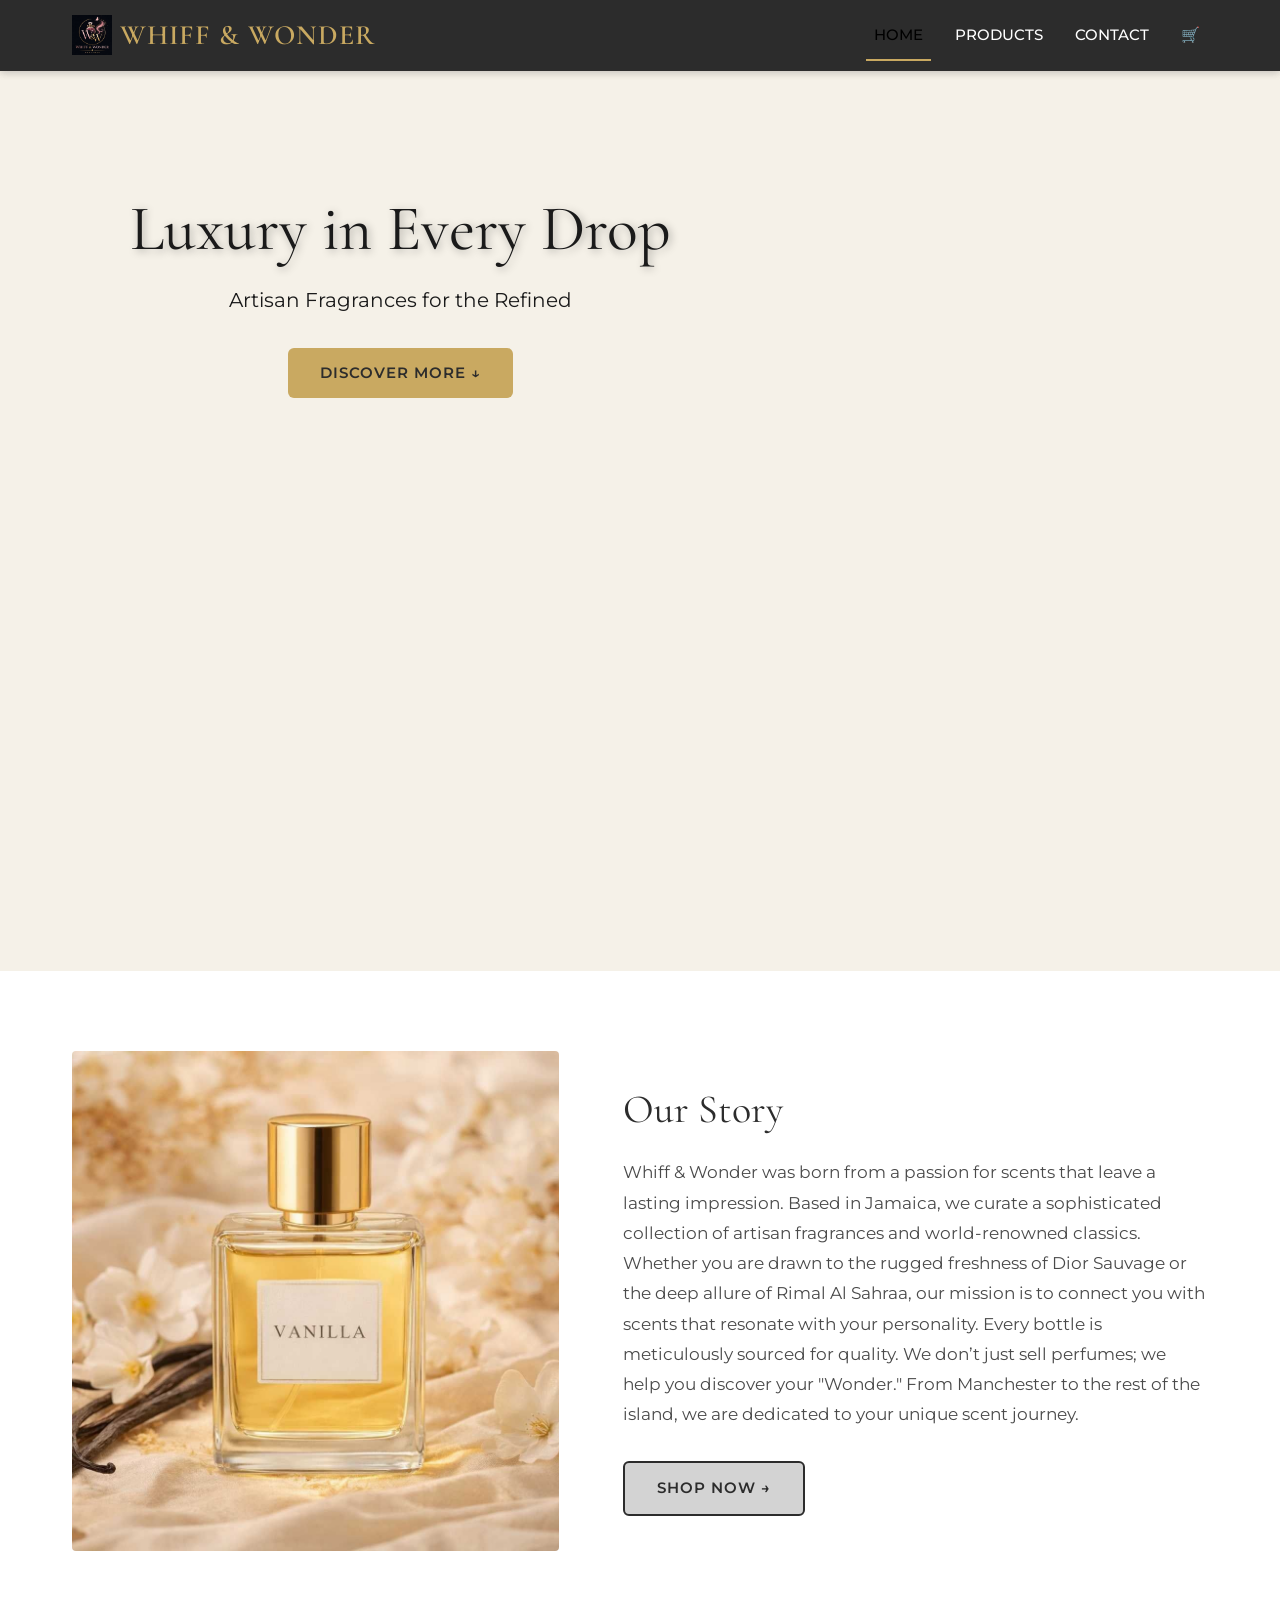
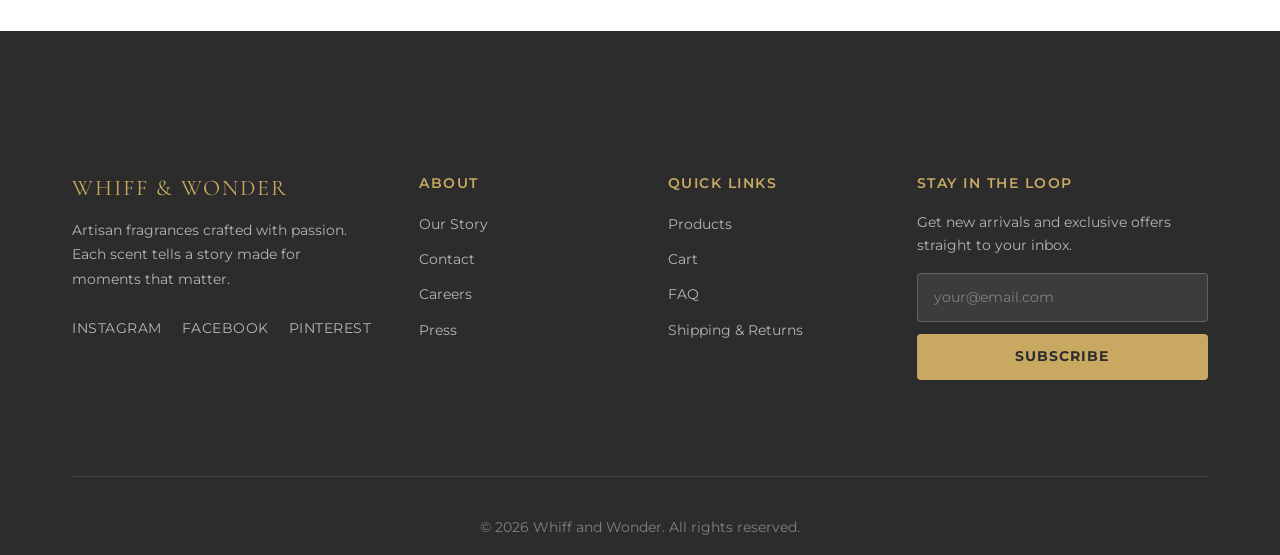
==== index.html @ a39aea6e "first commit" ====
<!DOCTYPE html>
<html lang="en">

<head>
    <meta charset="UTF-8">
    <meta name="viewport" content="width=device-width, initial-scale=1.0">
    <title>Whiff & Wonder | Artisan Fragrances</title>

    <link href="https://cdn.jsdelivr.net/npm/bootstrap@5.3.0/dist/css/bootstrap.min.css" rel="stylesheet">

    <link rel="stylesheet" href="css/style.css">
    <link rel="stylesheet" href="css/index.css">
</head>

<body>
    <!-- Header with Bootstrap-styled Navigation -->
    <header id="header-placeholder"></header>

    <!-- Main Content -->
    <main>
        <!-- Hero Section with Slider -->
        <section class="hero">
            <figure class="slider">
                <img src="images/FE.jpeg" alt="French Essence">
                <img src="images/simone.jpeg" alt="Apricot Innocence">
                <img src="images/vickiC2.jpeg" alt="Vicki's Secret Bombshell">
                <img src="images/ysl_sauvage2.jpeg" alt="Dior Sauvage">
                <img src="images/asad.jpeg" alt="Lattafa Asad">
                <figcaption class="hero-content">
                    <h1>Luxury in Every Drop</h1>
                    <p>Artisan Fragrances for the Refined</p>
                    <a href="#about" class="btn btn-primary">Discover More ↓</a>
                </figcaption>
            </figure>
        </section>

        <!-- About Section -->
        <section id="about" class="about">
            <section class="about-content container">
                <img src="images/vanilla.jpeg" alt="Artisan at work" class="about-image">
                <article class="about-text">
                    <h2>Our Story</h2>
                    <p class="long-para">
                        Whiff & Wonder was born from a passion for scents that leave a lasting impression. Based in
                        Jamaica, we curate a sophisticated collection of artisan fragrances and world-renowned classics.
                        Whether you are drawn to the rugged freshness of Dior Sauvage or the deep allure of Rimal Al
                        Sahraa, our mission is to connect you with scents that resonate with your personality. Every
                        bottle is meticulously sourced for quality. We don’t just sell perfumes; we help you discover
                        your "Wonder." From Manchester to the rest of the island, we are dedicated to your unique scent
                        journey.
                    </p>
                    <a href="products.html" class="btn btn-secondary">Shop Now →</a>
                </article>
            </section>
        </section>
    </main>

    <!-- Footer -->
    <footer>
        <section class="container">

            <!-- Top: Brand blurb + columns + newsletter -->
            <nav class="footer-content">

                <!-- Column 1: Brand -->
                <section class="footer-column footer-brand">
                    <h3>WHIFF & WONDER</h3>
                    <p>Artisan fragrances crafted with passion. Each scent tells a story made for moments that matter.
                    </p>
                    <ul class="footer-socials list-unstyled">
                        <li><a href="#">Instagram</a></li>
                        <li><a href="#">Facebook</a></li>
                        <li><a href="#">Pinterest</a></li>
                    </ul>
                </section>

                <!-- Column 2: About -->
                <section class="footer-column">
                    <h4>About</h4>
                    <ul class="list-unstyled">
                        <li><a href="index.html#about">Our Story</a></li>
                        <li><a href="contact.html">Contact</a></li>
                        <li><a href="#">Careers</a></li>
                        <li><a href="#">Press</a></li>
                    </ul>
                </section>

                <!-- Column 3: Quick Links -->
                <section class="footer-column">
                    <h4>Quick Links</h4>
                    <ul class="list-unstyled">
                        <li><a href="products.html">Products</a></li>
                        <li><a href="cart.html">Cart</a></li>
                        <li><a href="#">FAQ</a></li>
                        <li><a href="#">Shipping & Returns</a></li>
                    </ul>
                </section>

                <!-- Column 4: Newsletter -->
                <section class="footer-column footer-newsletter">
                    <h4>Stay in the Loop</h4>
                    <p>Get new arrivals and exclusive offers straight to your inbox.</p>
                    <form class="newsletter-form" aria-label="Newsletter signup">
                        <label for="newsletterEmail" class="visually-hidden">Email address</label>
                        <input type="email" id="newsletterEmail" name="email" placeholder="your@email.com" required>
                        <button type="submit">Subscribe</button>
                    </form>
                </section>

            </nav>

            <!-- Bottom: copyright -->
            <small class="footer-bottom">
                &copy; 2026 Whiff and Wonder. All rights reserved.
            </small>

        </section>
    </footer>
    <script src="js/includes.js"></script>
    <script src="js/main.js"></script>
    <script src="https://cdn.jsdelivr.net/npm/bootstrap@5.3.0/dist/js/bootstrap.bundle.min.js"></script>
</body>

</html>
---- css/style.css ----
/* === CSS Variables (Design Tokens) === */
:root {
    /* Colors */
    --color-cream: #F5F1E8;
    --color-charcoal: #2C2C2C;
    --color-gold: #C9A961;
    --color-text-dark: #1A1A1A;
    --color-text-light: #FFFFFF;
    --color-gray: #aaa;
    --color-border: #D4CFC0;
    --color-error: #D32F2F;
    --color-success: #2E7D32;

    /* Typography */
    --font-primary: 'Cormorant Garamond', serif;
    --font-secondary: 'Montserrat', sans-serif;

    /* Spacing */
    --spacing-xs: 0.5rem;
    --spacing-sm: 1rem;
    --spacing-md: 2rem;
    --spacing-lg: 4rem;
    --spacing-xl: 5rem;

    /* Layout */
    --container-max: 1200px;
    --section-padding: 5rem;
    --section-padding-mobile: 2.5rem;
}


/* === Cart Badge (global — shown on all pages) === */
.cart-badge {
    position: absolute;
    top: -8px;
    right: -10px;
    background-color: var(--color-gold);
    color: var(--color-charcoal);
    font-size: 0.65rem;
    font-weight: 700;
    font-family: var(--font-secondary);
    min-width: 18px;
    height: 18px;
    border-radius: 50%;
    display: flex;
    align-items: center;
    justify-content: center;
    padding: 0 3px;
    line-height: 1;
    pointer-events: none;
}

/* === Toast Notification === */
.cart-toast {
    position: fixed;
    bottom: 2rem;
    right: 2rem;
    background-color: var(--color-charcoal);
    color: var(--color-text-light);
    padding: 0.875rem 1.5rem;
    border-radius: 4px;
    font-family: var(--font-secondary);
    font-size: 0.9rem;
    font-weight: 500;
    box-shadow: 0 8px 24px rgba(0, 0, 0, 0.2);
    transform: translateY(20px);
    opacity: 0;
    transition: all 0.3s ease;
    z-index: 9999;
    border-left: 3px solid var(--color-gold);
}

.cart-toast.show {
    transform: translateY(0);
    opacity: 1;
}


/* 
   RESPONSIVE MEDIA QUERIES
    These breakpoints are based on common device widths and can be adjusted as needed.  */
/* --- TABLET (992px and below) --- */
@media (max-width: 992px) {

    /* Navbar */
    .navbar-nav {
        gap: 1.25rem;
    }

    /* Hero */
    .hero h1 {
        font-size: 3rem;
    }

    .hero p {
        font-size: 1.1rem;
    }

    /* About — stack image above text */
    .about-content {
        flex-direction: column;
        gap: 2rem;
    }

    .about-image {
        height: 350px;
    }

    /* Footer */
    .footer-content {
        gap: 1.5rem;
    }
}


/* --- MOBILE (768px and below) --- */
@media (max-width: 768px) {

    /* Typography */
    h1 {
        font-size: 2.5rem;
    }

    h2 {
        font-size: 1.75rem;
    }

    h3 {
        font-size: 1.4rem;
    }

    /* Section padding */
    section {
        padding: 3rem 0;
    }

    /* Hero */
    .hero h1 {
        font-size: 2.25rem;
    }

    .hero p {
        font-size: 1rem;
    }

    .hero-content {
        margin-top: 4rem;
    }

    /* About */
    .about-content {
        flex-direction: column;
    }

    .about-image {
        height: 260px;
    }

    /* Buttons */
    .btn {
        padding: 0.75rem 1.5rem;
        font-size: 0.85rem;
    }

    /* Footer — stack all columns */
    .footer-content {
        flex-direction: column;
        gap: 1.5rem;
    }

    .footer-column {
        flex: 1 1 100%;
    }
}


/* --- SMALL MOBILE (480px and below) --- */
@media (max-width: 480px) {

    .hero h1 {
        font-size: 1.75rem;
    }

    .container {
        padding: 0 1rem;
    }

    .logo {
        font-size: 1.25rem;
    }

    .logo-img {
        height: 30px;
    }
}
---- css/index.css ----
/* === Google Fonts Import (must be first) === */
@import url('https://fonts.googleapis.com/css2?family=Cormorant+Garamond:wght@300;400;500;600;700&family=Montserrat:wght@300;400;500;600;700&display=swap');

/* === CSS Reset === */
* {
    margin: 0;
    padding: 0;
    box-sizing: border-box;
}

/* === Typography === */
body {
    font-family: var(--font-secondary);
    font-size: 1rem;
    line-height: 1.6;
    color: var(--color-text-dark);
    background-color: var(--color-cream);
}

h1,
h2,
h3,
h4,
h5,
h6 {
    font-family: var(--font-primary);
    font-weight: 400;
    line-height: 1.2;
    color: var(--color-charcoal);
}

h1 {
    font-size: 3.5rem;
}

h2 {
    font-size: 2.5rem;
}

h3 {
    font-size: 1.75rem;
}

p {
    margin-bottom: 1rem;
}

a {
    text-decoration: none;
    color: inherit;
    transition: all 0.3s ease;
}

/* === Layout === */
.container {
    max-width: var(--container-max);
    margin: 0 auto;
    padding: 0 var(--spacing-md);
}

main {
    min-height: calc(100vh - 400px);
}

section {
    padding: var(--section-padding) 0;
}

/* === Header & Navigation === */
header {
    background-color: var(--color-charcoal);
    box-shadow: 0 2px 8px rgba(0, 0, 0, 0.1);
    position: sticky;
    top: 0;
    z-index: 1000;
    width: 100%;
}

nav.navbar {
    display: flex;
    align-items: center;
    min-height: 60px;
}

.navbar-nav {
    display: flex;
    flex-direction: row;
    gap: 1rem;
    list-style: none;
    margin-left: auto;
    align-items: center;
}

.logo {
    font-family: var(--font-primary);
    font-size: 1.75rem;
    font-weight: 600;
    color: var(--color-gold);
    text-decoration: none;
    white-space: nowrap;
    letter-spacing: 1px;
    display: flex;
    align-items: center;
}

.logo-img {
    height: 40px;
    width: auto;
    margin-right: 0.5rem;
    display: block;
}

.navbar-collapse {
    flex-basis: 100%;
    flex-grow: 1;
    display: flex;
    align-items: center;
}

.nav-link {
    color: var(--color-text-light);
    font-size: 0.95rem;
    font-weight: 500;
    text-transform: uppercase;
    position: relative;
    text-decoration: none;
    transition: color 0.3s ease;
}

/* Underline Animation */
.nav-link::after {
    content: '';
    position: absolute;
    bottom: -5px;
    left: 0;
    width: 0;
    height: 2px;
    background-color: var(--color-gold);
    transition: width 0.3s ease;
}

.nav-link:hover::after,
.nav-link.active::after {
    width: 100%;
}

.navbar-nav .nav-link:hover {
    color: var(--color-gold);
}

/* Hamburger Icon */
.navbar-toggler {
    border-color: var(--color-gold);
}

/* === Hero Section === */
.hero {
    position: relative;
    height: 100vh;
    display: flex;
    align-items: center;
    justify-content: center;
    text-align: center;
    overflow: hidden;
    background-color: var(--color-cream);
}

.hero-content {
    position: relative;
    z-index: 2;
    color: var(--color-text-dark);
    max-width: 800px;
    padding: 0 var(--spacing-md);
    margin-top: 8rem;
}

.hero h1 {
    color: var(--color-text-dark);
    margin-bottom: 1rem;
    font-size: 4rem;
    text-shadow: 2px 2px 8px rgba(0, 0, 0, 0.3);
}

.hero p {
    font-size: 1.25rem;
    margin-bottom: 2rem;
    color: var(--color-text-dark);
}

.hero .btn {
    background-color: var(--color-gold);
    color: var(--color-charcoal);
}

/* === Buttons === */
.btn {
    display: inline-block;
    padding: 0.875rem 2rem;
    font-family: var(--font-secondary);
    font-size: 0.95rem;
    font-weight: 600;
    text-transform: uppercase;
    letter-spacing: 1px;
    border: none;
    cursor: pointer;
    transition: all 0.3s ease;
    text-align: center;
}

.btn-primary {
    background-color: var(--color-gold);
    color: var(--color-charcoal);
}

.btn-primary:hover {
    background-color: #B89850;
    transform: translateY(-2px);
    box-shadow: 0 4px 12px rgba(201, 169, 97, 0.3);
}

.btn-secondary {
    background-color: transparent;
    color: var(--color-charcoal);
    border: 2px solid var(--color-charcoal);
}

.btn-secondary {
    background-color: lightgray;
}

.btn-secondary:hover {
    background-color: var(--color-charcoal);
    color: var(--color-cream);
}

/* === Image Slider === */
.slider {
    position: absolute;
    width: 100%;
    height: 100%;
}

.slider img {
    position: absolute;
    width: 50%;
    height: 100%;
    object-fit: cover;
    opacity: 0;
    animation: slideShow 20s infinite;
    margin-top: 0.5rem;
}

.slider img:nth-child(1) {
    animation-delay: 0s;
}

.slider img:nth-child(2) {
    animation-delay: 5s;
}

.slider img:nth-child(3) {
    animation-delay: 10s;
}

.slider img:nth-child(4) {
    animation-delay: 15s;
}

.slider img:nth-child(5) {
    animation-delay: 20s;
}

@keyframes slideShow {

    0%,
    25% {
        opacity: 0.6;
    }

    30%,
    100% {
        opacity: 0;
    }
}

/* === About Section === */
.about {
    background-color: var(--color-text-light);
    padding: var(--section-padding) 0;
}

.about-content {
    display: grid;
    grid-template-columns: 1fr 1.2fr;
    gap: 4rem;
    align-items: center;
}

.about-image {
    width: 100%;
    height: 500px;
    object-fit: cover;
    border-radius: 4px;
}

.about-text h2 {
    margin-bottom: 1.5rem;
    color: var(--color-charcoal);
}

.about-text p {
    font-size: 1.05rem;
    line-height: 1.8;
    color: #4A4A4A;
    margin-bottom: 2rem;
}



/* === Footer === */
footer {
    background-color: var(--color-charcoal);
    color: var(--color-text-light);
    padding: 4rem 0 1rem;
}

/* Flexbox row — columns sit side by side */
.footer-content {
    display: flex;
    flex-wrap: wrap;
    gap: 3rem;
    margin-bottom: 1rem;
    padding-bottom: 1rem;
    border-bottom: 1px solid rgba(255, 255, 255, 0.1);
}

/* Each column grows equally but has a min width */
.footer-column {
    flex: 1 1 180px;
    /* grow | shrink | base width */
}

/* Brand column gets more base width */
.footer-brand {
    flex: 2 1 250px;
}

/* Newsletter column gets more base width */
.footer-newsletter {
    flex: 2 1 250px;
}

/* === Brand Column === */
.footer-brand h3 {
    font-family: var(--font-primary);
    font-size: 1.4rem;
    color: var(--color-gold);
    letter-spacing: 2px;
    margin-bottom: 1rem;
}

.footer-brand p {
    font-size: 0.9rem;
    line-height: 1.7;
    color: rgba(255, 255, 255, 0.65);
    margin-bottom: 1.5rem;
}

/* Social links row */
.footer-socials {
    display: flex;
    gap: 1.25rem;
}

.footer-socials a {
    color: rgba(255, 255, 255, 0.65);
    font-size: 0.85rem;
    text-transform: uppercase;
    letter-spacing: 0.5px;
    transition: color 0.3s ease;
}

.footer-socials a:hover {
    color: var(--color-gold);
}

/* === Standard Columns === */
.footer-column h4 {
    color: var(--color-gold);
    font-size: 0.85rem;
    text-transform: uppercase;
    letter-spacing: 1.5px;
    margin-bottom: 1.25rem;
    font-family: var(--font-secondary);
    font-weight: 600;
}

.footer-column ul li {
    margin-bottom: 0.6rem;
}

.footer-column a {
    color: rgba(255, 255, 255, 0.65);
    font-size: 0.9rem;
    transition: color 0.3s ease;
}

.footer-column a:hover {
    color: var(--color-gold);
}

/* === Newsletter Column === */
.footer-newsletter p {
    font-size: 0.9rem;
    color: rgba(255, 255, 255, 0.65);
    margin-bottom: 1rem;
    line-height: 1.6;
}

/* Newsletter form — stacked by default */
.newsletter-form {
    display: flex;
    flex-direction: column;
    gap: 0.75rem;
}

.newsletter-form input {
    padding: 0.75rem 1rem;
    font-size: 0.9rem;
    font-family: var(--font-secondary);
    background-color: rgba(255, 255, 255, 0.08);
    border: 1px solid rgba(255, 255, 255, 0.2);
    border-radius: 4px;
    color: var(--color-text-light);
    transition: border-color 0.3s ease;
}

.newsletter-form input::placeholder {
    color: rgba(255, 255, 255, 0.35);
}

.newsletter-form input:focus {
    outline: none;
    border-color: var(--color-gold);
}

.newsletter-form button {
    padding: 0.75rem;
    background-color: var(--color-gold);
    color: var(--color-charcoal);
    border: none;
    border-radius: 4px;
    font-family: var(--font-secondary);
    font-size: 0.85rem;
    font-weight: 700;
    text-transform: uppercase;
    letter-spacing: 1px;
    cursor: pointer;
    transition: background-color 0.3s ease;
}

.newsletter-form button:hover {
    background-color: #B89850;
}

/* === Copyright === */
.footer-bottom {
    display: block;
    text-align: center;
    font-size: 0.85rem;
    color: rgba(255, 255, 255, 0.4);
    padding-top: 1.5rem;
}
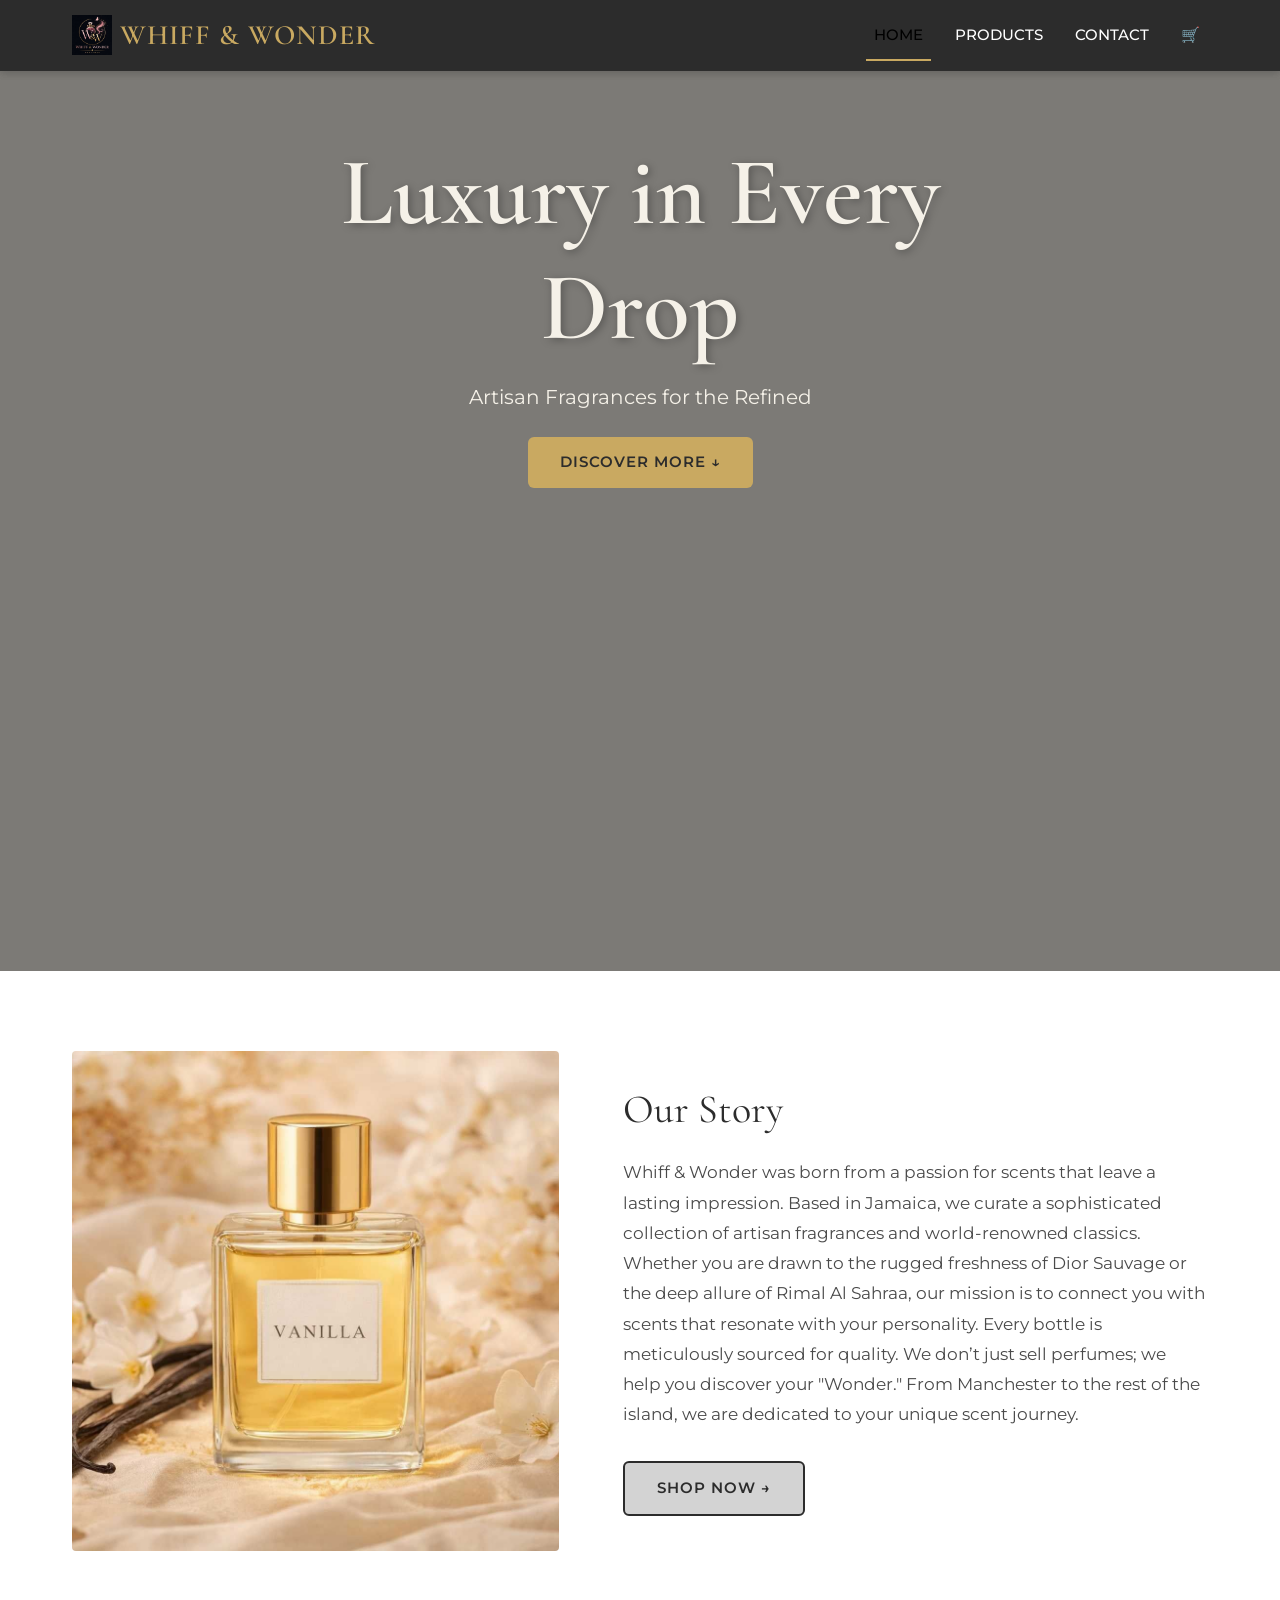
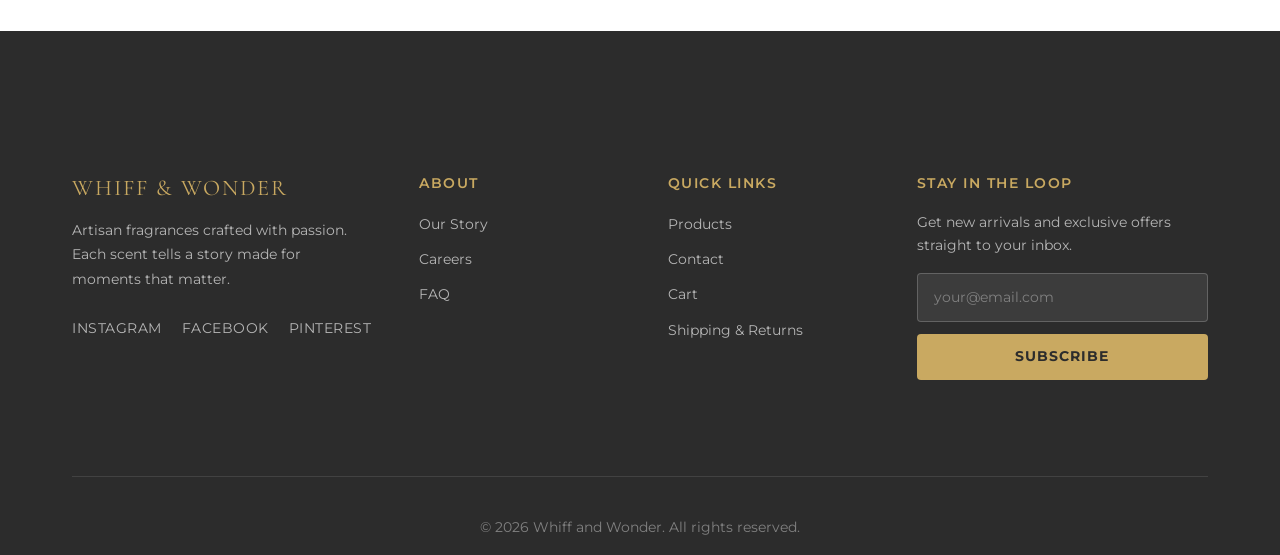
==== commit 21b66478: "potentially final commit" ====
--- a/index.html
+++ b/index.html
@@ -56,66 +56,8 @@
     </main>
 
     <!-- Footer -->
-    <footer>
-        <section class="container">
+    <footer id="footer-placeholder"></footer>
 
-            <!-- Top: Brand blurb + columns + newsletter -->
-            <nav class="footer-content">
-
-                <!-- Column 1: Brand -->
-                <section class="footer-column footer-brand">
-                    <h3>WHIFF & WONDER</h3>
-                    <p>Artisan fragrances crafted with passion. Each scent tells a story made for moments that matter.
-                    </p>
-                    <ul class="footer-socials list-unstyled">
-                        <li><a href="#">Instagram</a></li>
-                        <li><a href="#">Facebook</a></li>
-                        <li><a href="#">Pinterest</a></li>
-                    </ul>
-                </section>
-
-                <!-- Column 2: About -->
-                <section class="footer-column">
-                    <h4>About</h4>
-                    <ul class="list-unstyled">
-                        <li><a href="index.html#about">Our Story</a></li>
-                        <li><a href="contact.html">Contact</a></li>
-                        <li><a href="#">Careers</a></li>
-                        <li><a href="#">Press</a></li>
-                    </ul>
-                </section>
-
-                <!-- Column 3: Quick Links -->
-                <section class="footer-column">
-                    <h4>Quick Links</h4>
-                    <ul class="list-unstyled">
-                        <li><a href="products.html">Products</a></li>
-                        <li><a href="cart.html">Cart</a></li>
-                        <li><a href="#">FAQ</a></li>
-                        <li><a href="#">Shipping & Returns</a></li>
-                    </ul>
-                </section>
-
-                <!-- Column 4: Newsletter -->
-                <section class="footer-column footer-newsletter">
-                    <h4>Stay in the Loop</h4>
-                    <p>Get new arrivals and exclusive offers straight to your inbox.</p>
-                    <form class="newsletter-form" aria-label="Newsletter signup">
-                        <label for="newsletterEmail" class="visually-hidden">Email address</label>
-                        <input type="email" id="newsletterEmail" name="email" placeholder="your@email.com" required>
-                        <button type="submit">Subscribe</button>
-                    </form>
-                </section>
-
-            </nav>
-
-            <!-- Bottom: copyright -->
-            <small class="footer-bottom">
-                &copy; 2026 Whiff and Wonder. All rights reserved.
-            </small>
-
-        </section>
-    </footer>
     <script src="js/includes.js"></script>
     <script src="js/main.js"></script>
     <script src="https://cdn.jsdelivr.net/npm/bootstrap@5.3.0/dist/js/bootstrap.bundle.min.js"></script>
--- a/css/index.css
+++ b/css/index.css
@@ -157,34 +157,43 @@
 .hero {
     position: relative;
     height: 100vh;
-    display: flex;
-    align-items: center;
-    justify-content: center;
+    width: 100%;
+    display: flex;
+    flex-direction: column;
+    align-items: center;
     text-align: center;
     overflow: hidden;
     background-color: var(--color-cream);
+    
 }
 
 .hero-content {
     position: relative;
-    z-index: 2;
+    z-index: 10;
     color: var(--color-text-dark);
     max-width: 800px;
     padding: 0 var(--spacing-md);
-    margin-top: 8rem;
+    width: 100%;
+    margin-left: 15rem;
+    margin-top: 4rem;
+    display: flex;
+    flex-direction: column;
+    align-items: center;
 }
 
 .hero h1 {
-    color: var(--color-text-dark);
+    color: var(--color-cream) ;
     margin-bottom: 1rem;
-    font-size: 4rem;
+    font-size: 6rem;
+    font-weight: 600;
     text-shadow: 2px 2px 8px rgba(0, 0, 0, 0.3);
 }
 
 .hero p {
     font-size: 1.25rem;
-    margin-bottom: 2rem;
-    color: var(--color-text-dark);
+    margin-bottom: 1.5rem;
+    font-weight: 400;
+    color: var(--color-cream);
 }
 
 .hero .btn {
@@ -219,14 +228,11 @@
 }
 
 .btn-secondary {
-    background-color: transparent;
     color: var(--color-charcoal);
     border: 2px solid var(--color-charcoal);
-}
-
-.btn-secondary {
     background-color: lightgray;
 }
+
 
 .btn-secondary:hover {
     background-color: var(--color-charcoal);
@@ -236,18 +242,22 @@
 /* === Image Slider === */
 .slider {
     position: absolute;
+    top: 0;
+    left: 0;
     width: 100%;
     height: 100%;
+    z-index: 1;
 }
 
 .slider img {
     position: absolute;
-    width: 50%;
+    top: 0;
+    left: 0;
+    width: 100%;
     height: 100%;
-    object-fit: cover;
+    object-fit: fill;
     opacity: 0;
-    animation: slideShow 20s infinite;
-    margin-top: 0.5rem;
+    animation: slideShow 25s infinite;
 }
 
 .slider img:nth-child(1) {
@@ -271,16 +281,43 @@
 }
 
 @keyframes slideShow {
-
-    0%,
+    0% {
+        opacity: 0;
+    }
+
+    5% {
+        opacity: 1;
+    }
+
+    /* Fade in */
+    20% {
+        opacity: 1;
+    }
+
+    /* Stay visible */
     25% {
-        opacity: 0.6;
+        opacity: 0;
     }
 
-    30%,
+    /* Fade out */
     100% {
         opacity: 0;
     }
+}
+
+.slider::after {
+    content: '';
+    position: absolute;
+    top: 0;
+    left: 0;
+    width: 100%;
+    height: 100%;
+    /* This creates the hazy cream look */
+    background-color: var(--color-charcoal);
+    opacity: 0.6;
+    /* Adjust this (0.1 to 0.6) for more or less haze */
+    z-index: 2;
+    /* Sits above the images */
 }
 
 /* === About Section === */
